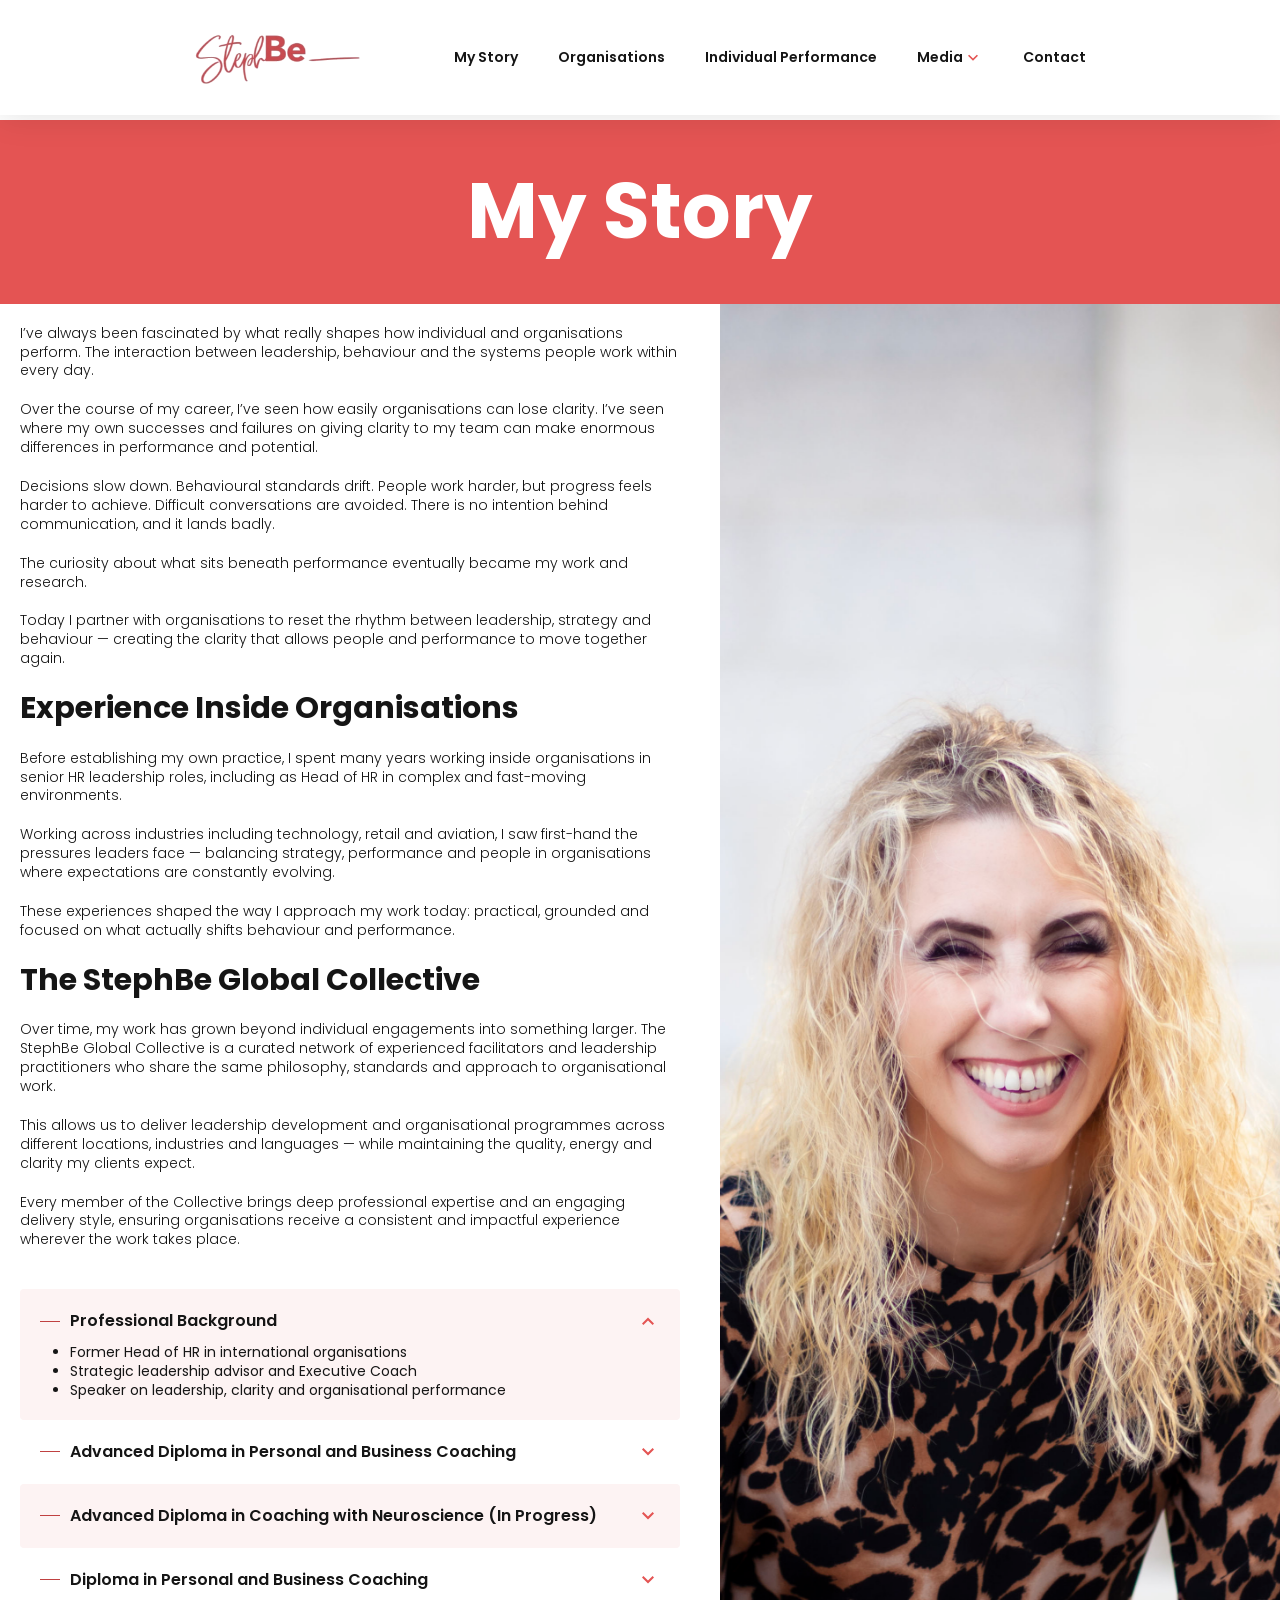
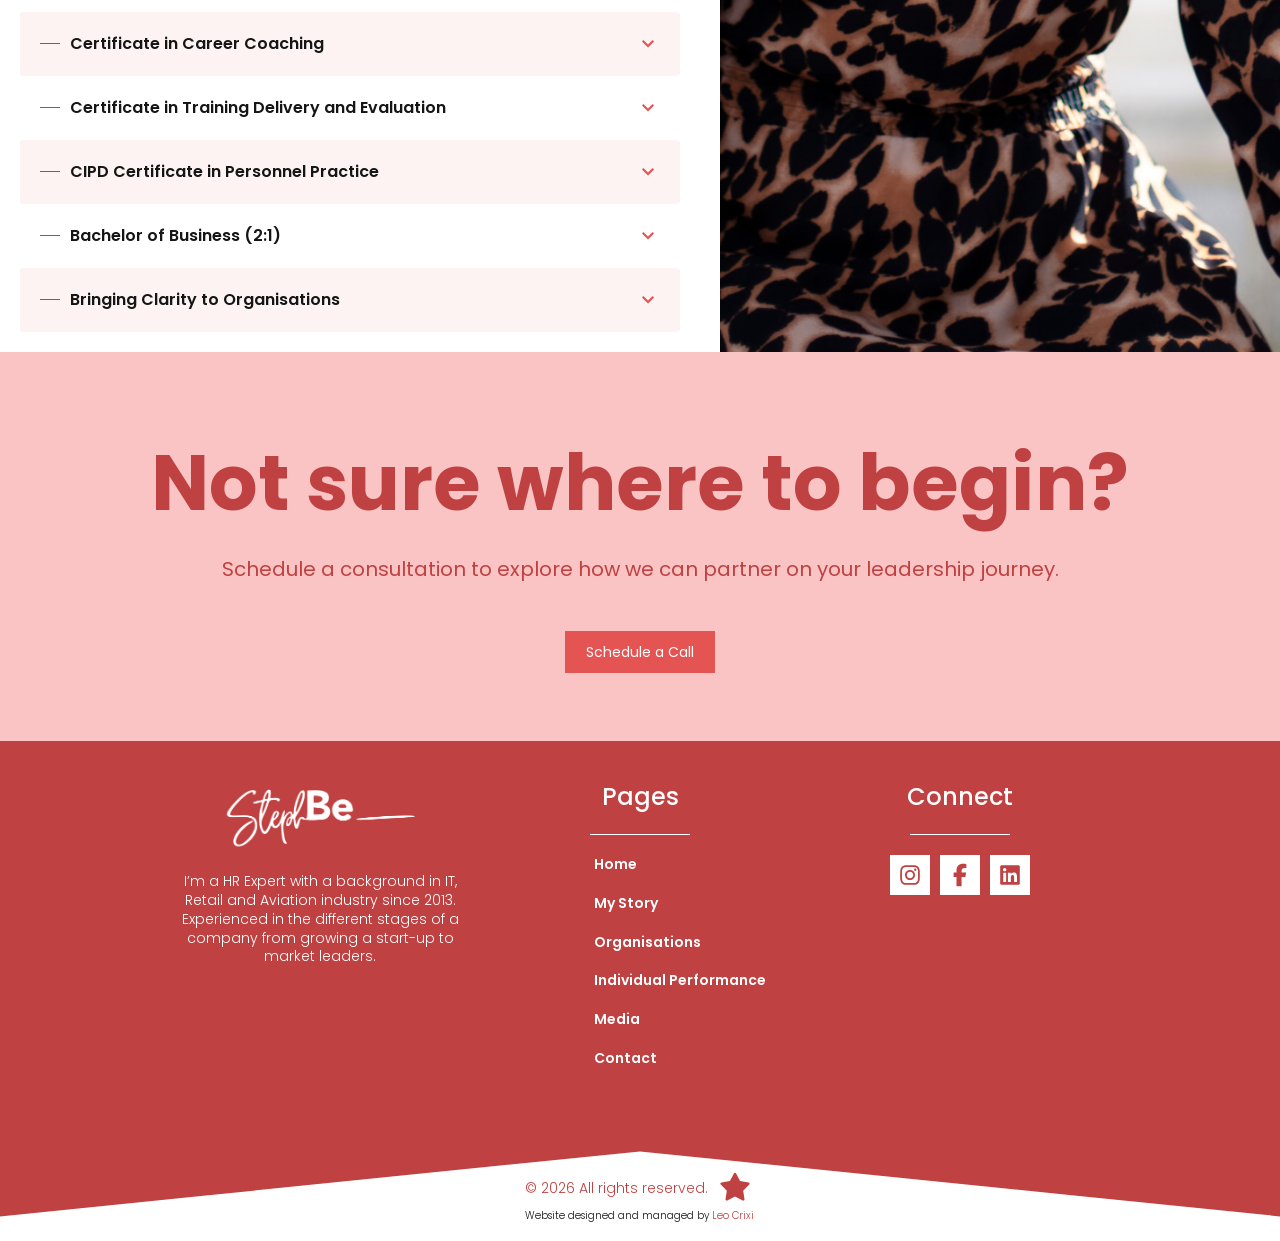
==== my-story.html @ b46bfc48 "My Story" ====
<!doctype html>
<html lang="en">
  <head>
    <meta charset="UTF-8" />
    <meta name="viewport" content="width=device-width, initial-scale=1.0" />

    <meta name="description" content="ADD WEBSITE DESCRIPTION" />
    <meta name="keywords" content="ADD KEYWORDS" />
    <meta name="author" content="Leo Crixi" />

    <!-- Open Graph / Facebook / WhatsApp / Linkedin -->
    <meta property="og:title" content="Leo Crixi – Full-stack Web Developer" />
    <meta property="og:type" content="website" />
    <meta property="og:image" content="http://stephbe.ie/public/img/Logo2.svg" />
    <meta property="og:url" content="http://stephbe.ie/" />
    <meta property="og:description" content="Check out my portfolio and web development projects." />

    <!-- Favicon Icon -->
    <link rel="shortcut icon" href="./public/img/Logo3.svg" type="image/x-icon" />

    <title>My Story | StephBe</title>

    <link rel="stylesheet" href="./assets/css/styles.css" />
  </head>

  <body>
    <global-header></global-header>

    <main class="my-story">
      <section class="hero-section">
        <h1>My Story</h1>
      </section>
      <section class="about-me">
        <div class="content">
          <div class="text">
            <p>
              I’ve always been fascinated by what really shapes how individual and organisations perform. The
              interaction between leadership, behaviour and the systems people work within every day.
            </p>
            <p>
              Over the course of my career, I’ve seen how easily organisations can lose clarity. I’ve seen where my own
              successes and failures on giving clarity to my team can make enormous differences in performance and
              potential.
            </p>
            <p>
              Decisions slow down. Behavioural standards drift. People work harder, but progress feels harder to
              achieve. Difficult conversations are avoided. There is no intention behind communication, and it lands
              badly.
            </p>
            <p>The curiosity about what sits beneath performance eventually became my work and research.</p>
            <p>
              Today I partner with organisations to reset the rhythm between leadership, strategy and behaviour —
              creating the clarity that allows people and performance to move together again.
            </p>

            <h3>Experience Inside Organisations</h3>
            <p>
              Before establishing my own practice, I spent many years working inside organisations in senior HR
              leadership roles, including as Head of HR in complex and fast-moving environments.
            </p>
            <p>
              Working across industries including technology, retail and aviation, I saw first-hand the pressures
              leaders face — balancing strategy, performance and people in organisations where expectations are
              constantly evolving.
            </p>
            <p>
              These experiences shaped the way I approach my work today: practical, grounded and focused on what
              actually shifts behaviour and performance.
            </p>

            <h3>The StephBe Global Collective</h3>
            <p>
              Over time, my work has grown beyond individual engagements into something larger. The StephBe Global
              Collective is a curated network of experienced facilitators and leadership practitioners who share the
              same philosophy, standards and approach to organisational work.
            </p>
            <p>
              This allows us to deliver leadership development and organisational programmes across different locations,
              industries and languages — while maintaining the quality, energy and clarity my clients expect.
            </p>
            <p>
              Every member of the Collective brings deep professional expertise and an engaging delivery style, ensuring
              organisations receive a consistent and impactful experience wherever the work takes place.
            </p>
          </div>
          <div class="my-background">
            <dl>
              <div>
                <dt>
                  <button aria-expanded="true" aria-controls="bg1">
                    Professional Background <img src="./public/icons/arrow-down.svg" alt="" />
                  </button>
                </dt>
                <dd id="bg1" class="active">
                  <ul>
                    <li>Former Head of HR in international organisations</li>
                    <li>Strategic leadership advisor and Executive Coach</li>
                    <li>Speaker on leadership, clarity and organisational performance</li>
                  </ul>
                </dd>
              </div>
              <div>
                <dt>
                  <button aria-expanded="false" aria-controls="bg2">
                    Advanced Diploma in Personal and Business Coaching
                    <img src="./public/icons/arrow-down.svg" alt="" />
                  </button>
                </dt>
                <dd id="bg2">Irish Life Coaching Institute, 2024</dd>
              </div>
              <div>
                <dt>
                  <button aria-expanded="false" aria-controls="bg3">
                    Advanced Diploma in Coaching with Neuroscience (In Progress)
                    <img src="./public/icons/arrow-down.svg" alt="" />
                  </button>
                </dt>
                <dd id="bg3">The Positive Success Group</dd>
              </div>
              <div>
                <dt>
                  <button aria-expanded="false" aria-controls="bg4">
                    Diploma in Personal and Business Coaching <img src="./public/icons/arrow-down.svg" alt="" />
                  </button>
                </dt>
                <dd id="bg4">Irish Life Coaching Institute, 2020</dd>
              </div>
              <div>
                <dt>
                  <button aria-expanded="false" aria-controls="bg5">
                    Certificate in Career Coaching <img src="./public/icons/arrow-down.svg" alt="" />
                  </button>
                </dt>
                <dd id="bg5">Irish Life Coaching Institute, 2020</dd>
              </div>
              <div>
                <dt>
                  <button aria-expanded="false" aria-controls="bg6">
                    Certificate in Training Delivery and Evaluation <img src="./public/icons/arrow-down.svg" alt="" />
                  </button>
                </dt>
                <dd id="bg6">(QQI Level 6) 2021</dd>
              </div>
              <div>
                <dt>
                  <button aria-expanded="false" aria-controls="bg7">
                    CIPD Certificate in Personnel Practice <img src="./public/icons/arrow-down.svg" alt="" />
                  </button>
                </dt>
                <dd id="bg7">Dublin Institute of Technology, 2005</dd>
              </div>
              <div>
                <dt>
                  <button aria-expanded="false" aria-controls="bg8">
                    Bachelor of Business (2:1) <img src="./public/icons/arrow-down.svg" alt="" />
                  </button>
                </dt>
                <dd id="bg8">Dublin Business School, 2004</dd>
              </div>
              <div>
                <dt>
                  <button aria-expanded="false" aria-controls="bg9">
                    Bringing Clarity to Organisations <img src="./public/icons/arrow-down.svg" alt="" />
                  </button>
                </dt>
                <dd id="bg9">
                  Today my work focuses on helping organisations navigate moments when leadership, strategy and
                  behaviour need to realign. Whether through strategic advisory, leadership development or the Clarity
                  Series, the goal is always the same: Creating the conditions where organisations regain clarity — and
                  performance follows.
                </dd>
              </div>
            </dl>
          </div>
        </div>
        <div class="img">
          <img src="./public/img/my-story/my-story.JPG" alt="" />
        </div>
      </section>

      <global-cta></global-cta>
    </main>

    <global-footer></global-footer>

    <script type="module" src="./assets/js/script.js"></script>
  </body>
</html>
---- assets/css/styles.css ----
/* Importing general CSS - UTILS */
@import './utils/global.css';
@import './utils/typography.css';
@import './utils/colors.css';

/* Importing Components */
@import './components/header.css';
@import './components/burger-menu.css';
@import './components/footer.css';
@import './components/component.css';

/* Importing pages styles */
@import './modules/home.css';
@import './modules/my-story.css';
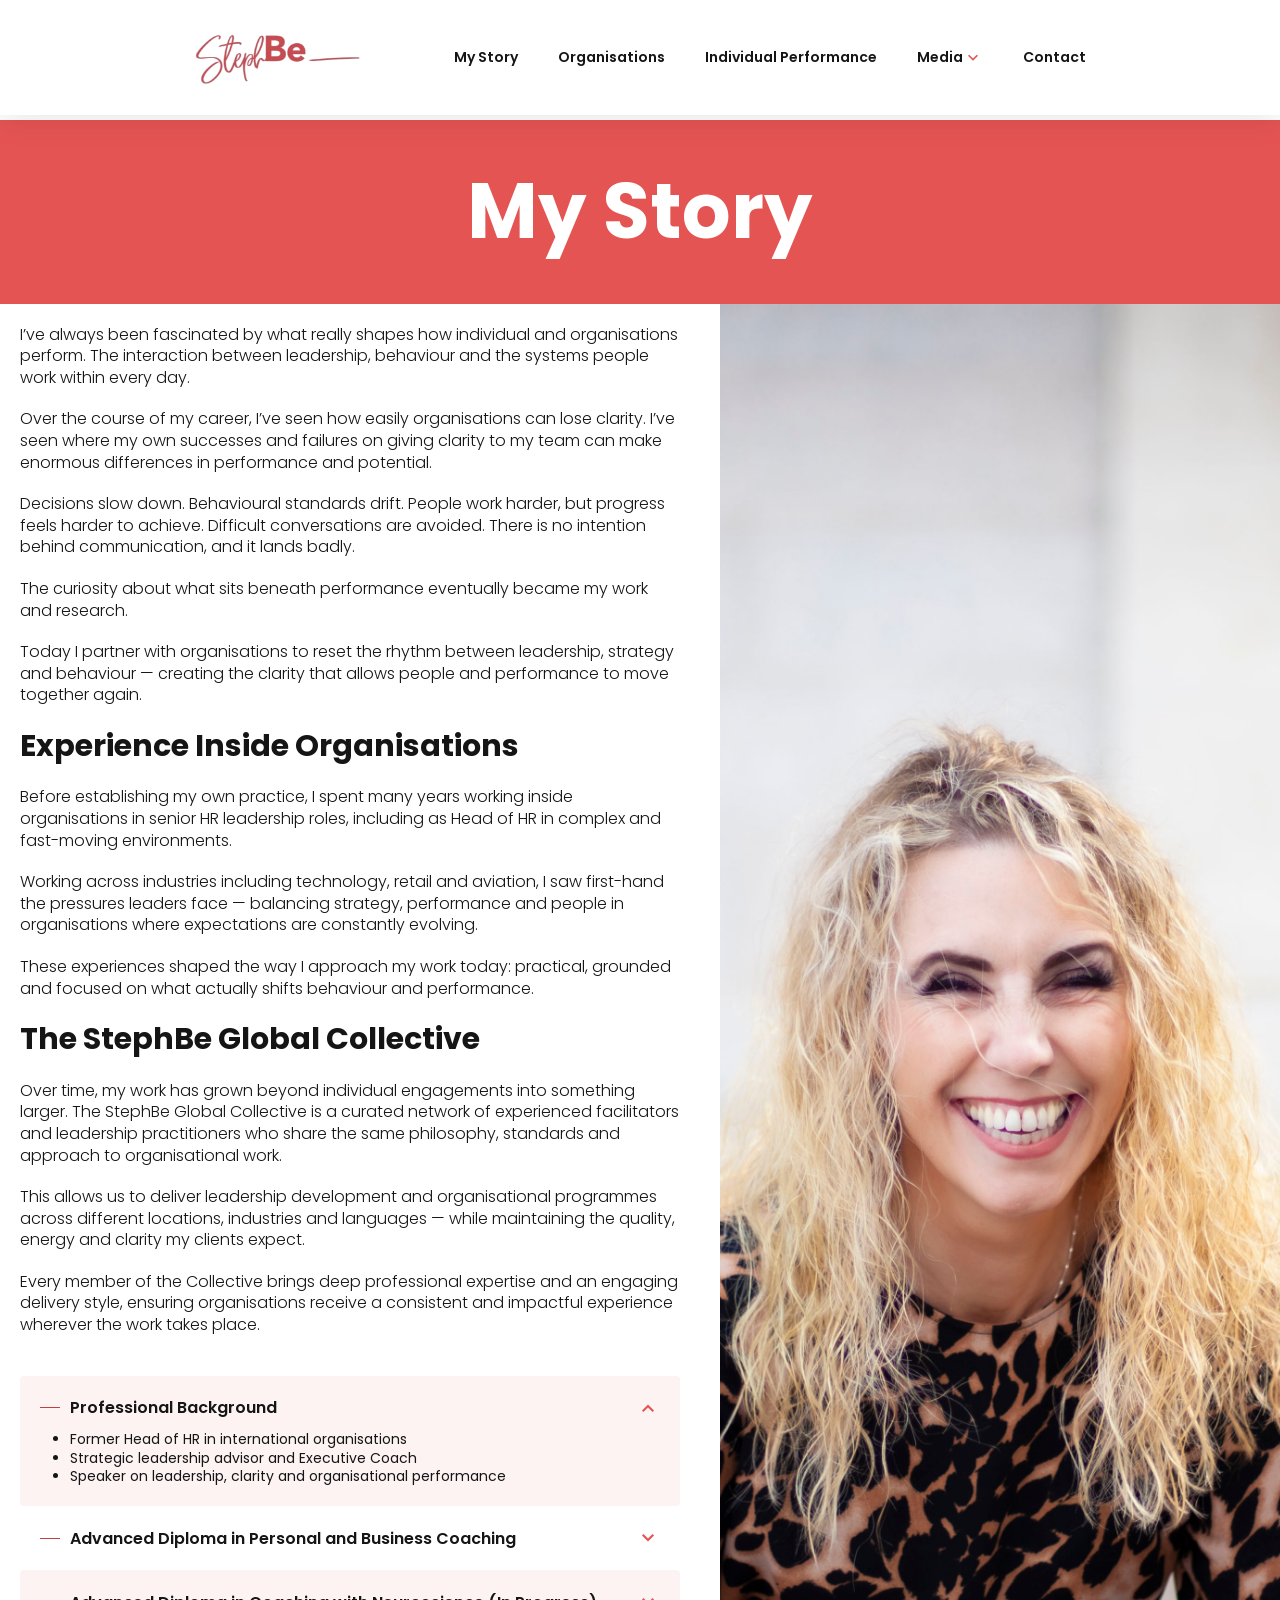
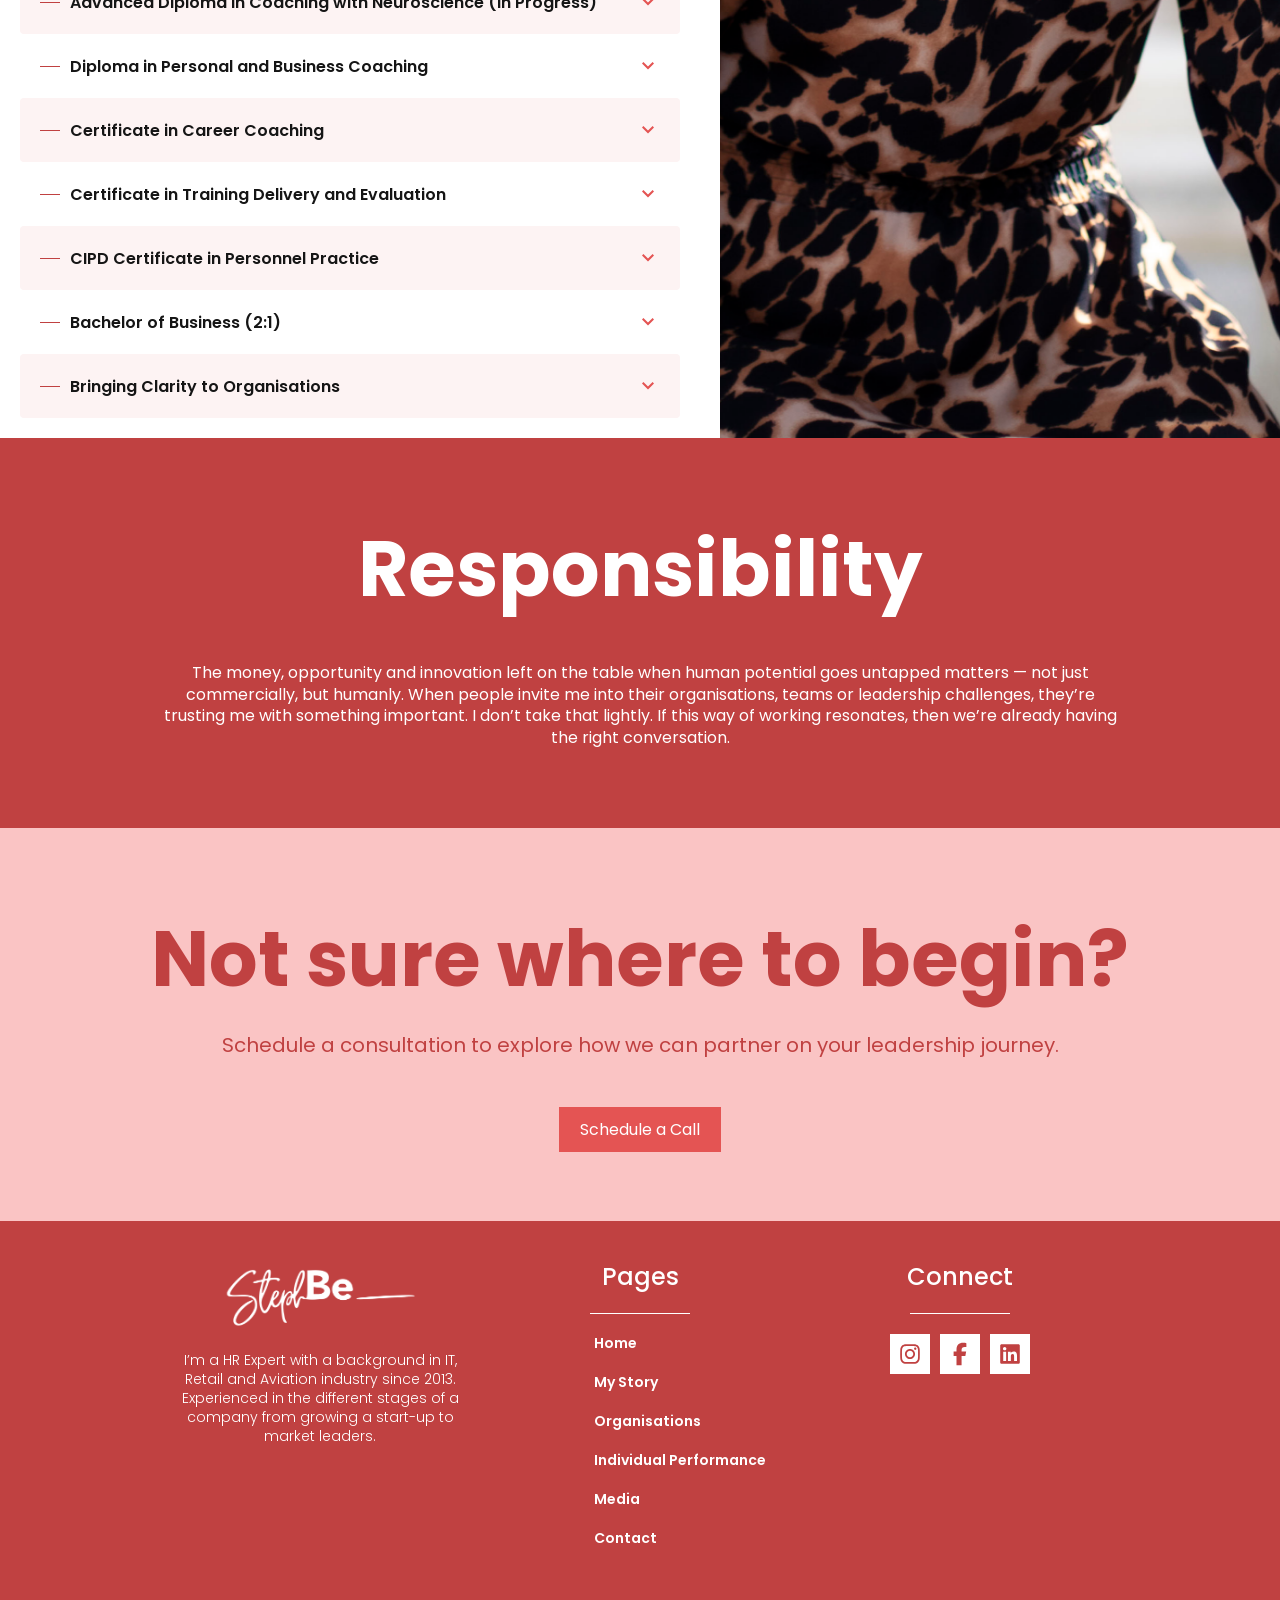
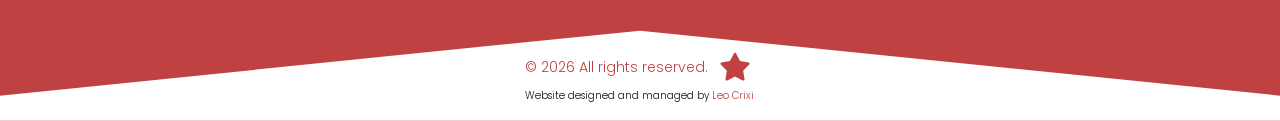
==== commit 89c71ce9: "my story" ====
--- a/my-story.html
+++ b/my-story.html
@@ -178,6 +178,16 @@
         </div>
       </section>
 
+      <section class="responsibility">
+        <h2>Responsibility</h2>
+        <p>
+          The money, opportunity and innovation left on the table when human potential goes untapped matters — not just
+          commercially, but humanly. When people invite me into their organisations, teams or leadership challenges,
+          they’re trusting me with something important. I don’t take that lightly. If this way of working resonates,
+          then we’re already having the right conversation.
+        </p>
+      </section>
+
       <global-cta></global-cta>
     </main>
 
--- a/assets/css/styles.css
+++ b/assets/css/styles.css
@@ -11,4 +11,5 @@
 
 /* Importing pages styles */
 @import './modules/home.css';
-@import './modules/my-story.css';+@import './modules/my-story.css';
+@import './modules/organisations.css';
